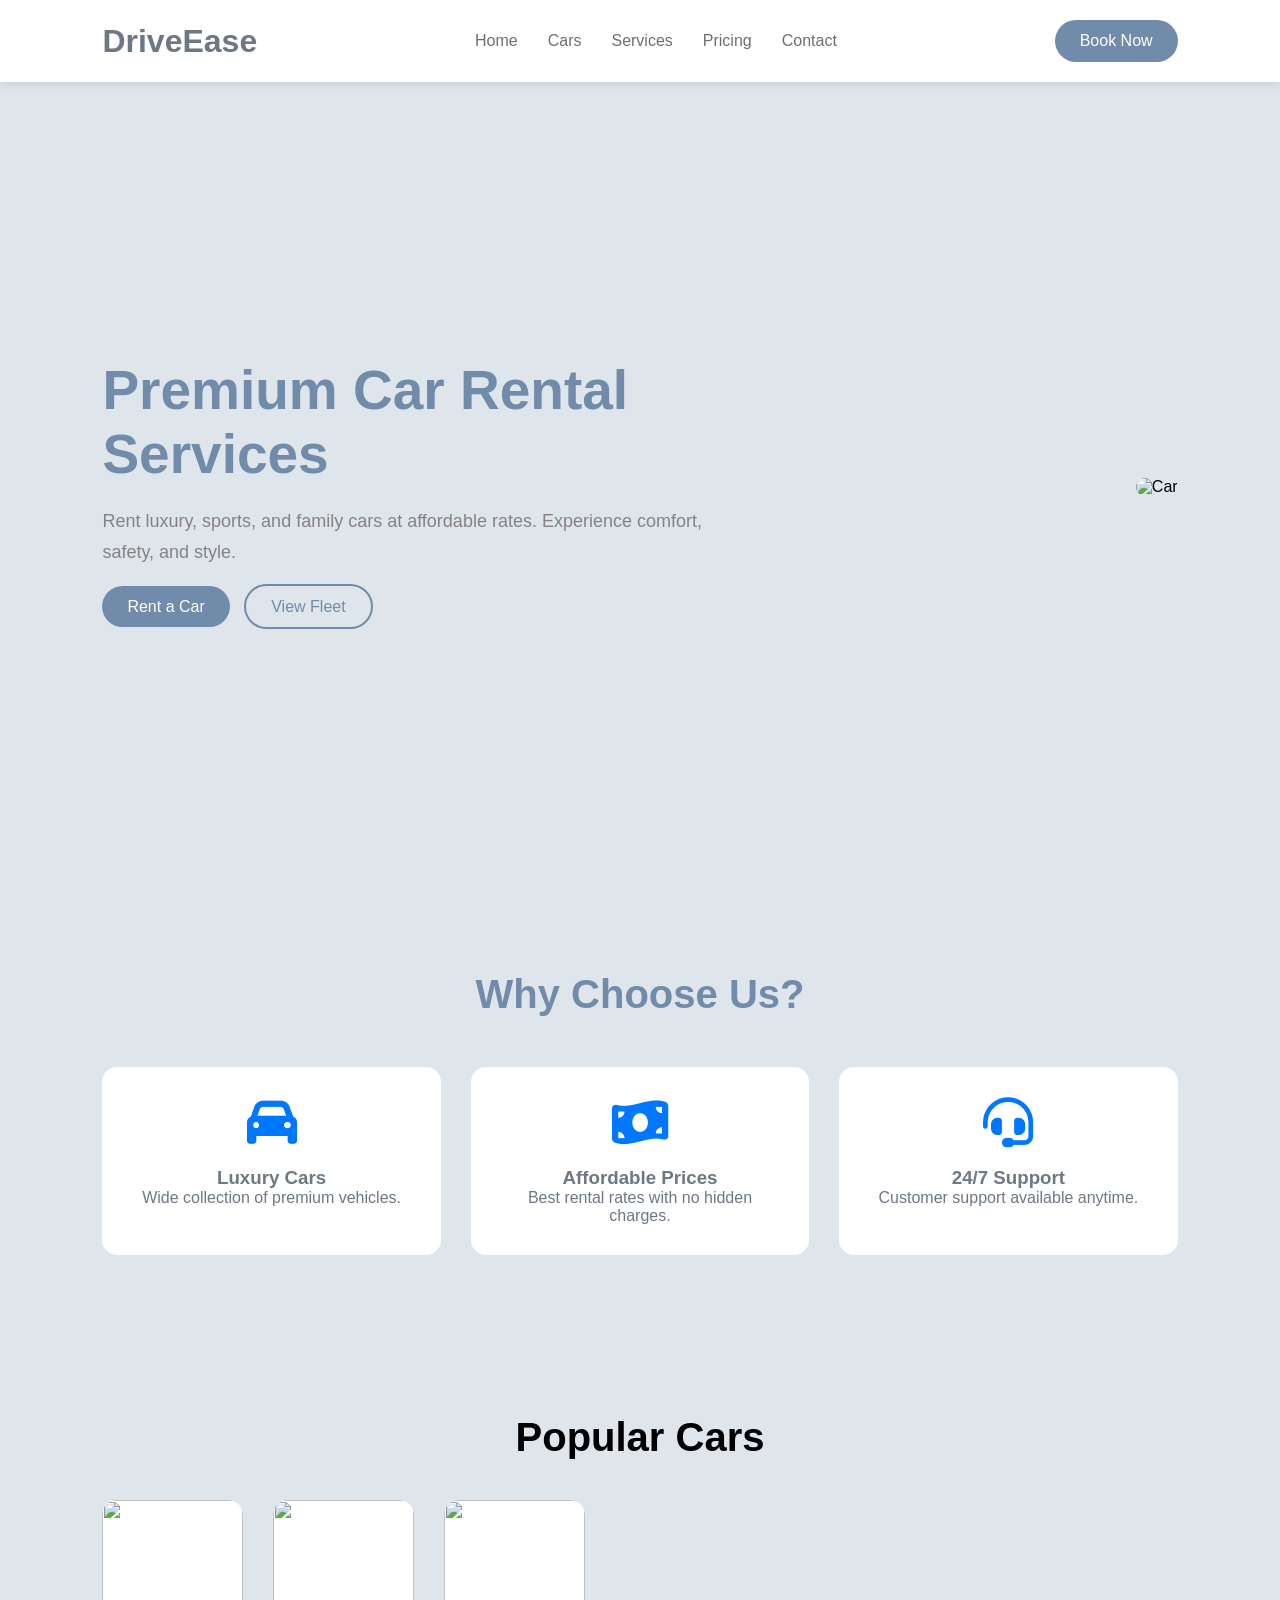
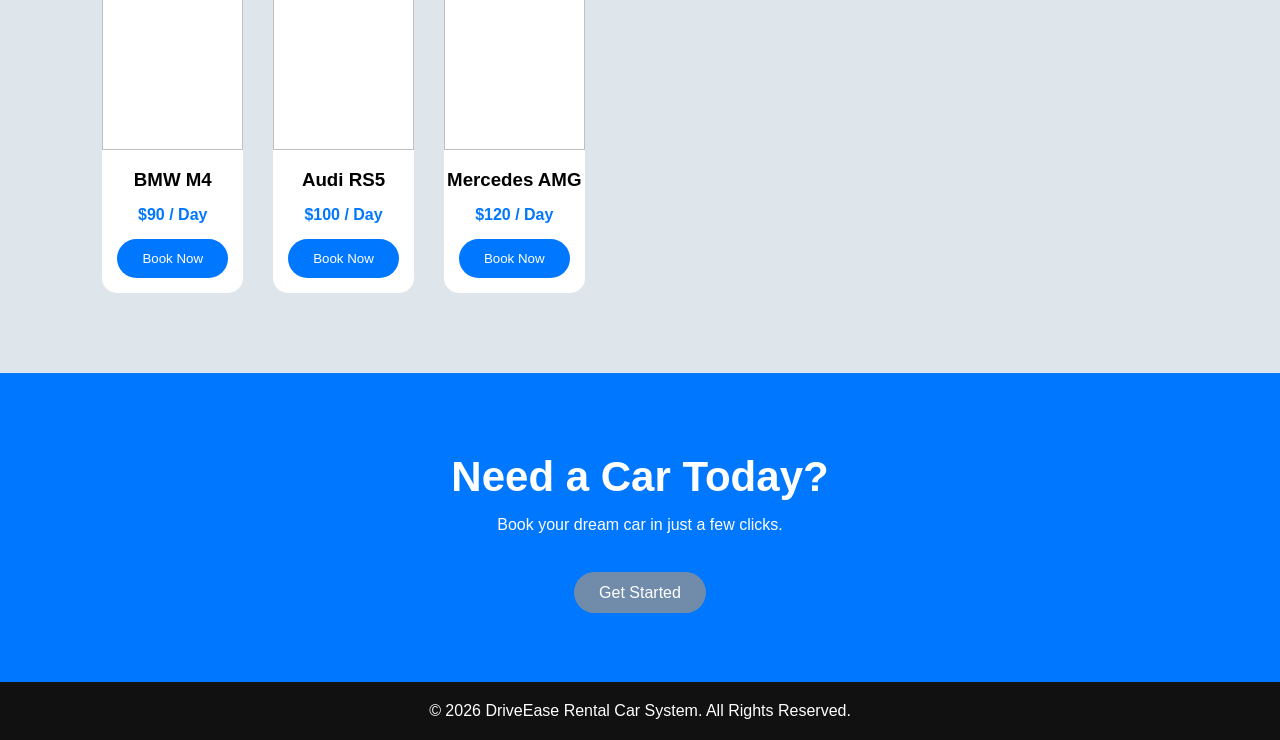
==== AiFSWD44/index.html @ 6027d0e5 "Initial Commit" ====
<!DOCTYPE html>
<html lang="en">
  <head>
    <meta charset="UTF-8" />
    <meta name="viewport" content="width=device-width, initial-scale=1.0" />
    <link rel="stylesheet" href="css/style.css" />
    <link
      rel="stylesheet"
      href="https://cdnjs.cloudflare.com/ajax/libs/font-awesome/6.5.1/css/all.min.css"
    />
    <title>DriveEase - Rental Car System</title>
  </head>

  <body>
    <!-- Header -->
    <header>
      <div class="logo">DriveEase</div>

      <nav>
        <ul>
          <li><a href="index.html">Home</a></li>
          <li><a href="cars.html">Cars</a></li>
          <li><a href="services.html">Services</a></li>
          <li><a href="pricing.html">Pricing</a></li>
          <li><a href="contact.html">Contact</a></li>
        </ul>
      </nav>

      <a href="book.html" class="btn">Book Now</a>
    </header>

    <!-- Hero Section -->
    <section class="hero">
      <div class="hero-content">
        <h1>Premium Car Rental Services</h1>
        <p>
          Rent luxury, sports, and family cars at affordable rates. Experience
          comfort, safety, and style.
        </p>

        <div class="hero-buttons">
          <a href="#" class="btn">Rent a Car</a>
          <a href="#" class="btn-outline">View Fleet</a>
        </div>
      </div>

      <div class="hero-image">
        <img
          src="https://images.unsplash.com/photo-1503376780353-7e6692767b70?w=800"
          alt="Car"
        />
      </div>
    </section>

    <!-- Features -->
    <section class="features">
      <h2>Why Choose Us?</h2>

      <div class="feature-container">
        <div class="feature-box">
          <i class="fas fa-car"></i>
          <h3>Luxury Cars</h3>
          <p>Wide collection of premium vehicles.</p>
        </div>

        <div class="feature-box">
          <i class="fas fa-money-bill-wave"></i>
          <h3>Affordable Prices</h3>
          <p>Best rental rates with no hidden charges.</p>
        </div>

        <div class="feature-box">
          <i class="fas fa-headset"></i>
          <h3>24/7 Support</h3>
          <p>Customer support available anytime.</p>
        </div>
      </div>
    </section>

    <!-- Cars -->
    <section class="cars">
      <h2>Popular Cars</h2>

      <div class="car-container">
        <div class="car-card">
          <img
            src="https://images.unsplash.com/photo-1552519507-da3b142c6e3d?w=500"
            alt=""
          />
          <h3>BMW M4</h3>
          <p>$90 / Day</p>
          <button>Book Now</button>
        </div>

        <div class="car-card">
          <img
            src="https://images.unsplash.com/photo-1492144534655-ae79c964c9d7?w=500"
            alt=""
          />
          <h3>Audi RS5</h3>
          <p>$100 / Day</p>
          <button>Book Now</button>
        </div>

        <div class="car-card">
          <img
            src="https://images.unsplash.com/photo-1544636331-e26879cd4d9b?w=500"
            alt=""
          />
          <h3>Mercedes AMG</h3>
          <p>$120 / Day</p>
          <button>Book Now</button>
        </div>
      </div>
    </section>

    <!-- CTA -->
    <section class="cta">
      <h2 class="cta-title">Need a Car Today?</h2>
      <p class="cta-text">Book your dream car in just a few clicks.</p>
      <a href="#" class="cta-btn">Get Started</a>
    </section>

    <!-- Footer -->
    <footer>
      <p>© 2026 DriveEase Rental Car System. All Rights Reserved.</p>
    </footer>
  </body>
</html>
---- AiFSWD44/css/style.css ----
* {
    margin: 0;
    padding: 0;
    box-sizing: border-box;
    font-family: Arial;
}

body {
    background: #dee5eb;
}

/* h1,
h2,
h3 {
    color: #718cab;
} */

/* p {
    color: #868282;
} */

/* Header */

header {
    display: flex;
    justify-content: space-between;
    align-items: center;
    padding: 20px 8%;
    background: #fff;
    box-shadow: 0 2px 10px rgba(0, 0, 0, 0.1);
    position: sticky;
    top: 0;
    z-index: 1000;
}

.logo {
    font-size: 32px;
    font-weight: bold;
    color: #6d7884;
}

nav ul {
    display: flex;
    list-style: none;
}

nav ul li {
    margin: 0 15px;
}

nav ul li a {
    text-decoration: none;
    color: #716e6e;
    font-weight: 500;
    transition: 0.3s;
}

nav ul li a:hover {
    color: #82aedc;
}

.btn,
.cta-btn {
    background: #718cab;
    color: #fff;
    padding: 12px 25px;
    text-decoration: none;
    border-radius: 30px;
    transition: 0.4s;
}

.btn:hover,
.cta-btn:hover {
    background: #82aedc;
}

/* Hero */

.hero {
    display: flex;
    justify-content: space-between;
    align-items: center;
    gap: 40px;
    padding: 80px 8%;
    min-height: 90vh;
}

.hero-content {
    max-width: 600px;
    animation: slideLeft 1.5s ease;
}

.hero-content h1 {
    color: #718cab;
    font-size: 55px;
    margin-bottom: 20px;
}

.hero-content p {
    font-size: 18px;
    color: #868282;
    line-height: 1.7;
}

.hero-buttons {
    margin-top: 30px;

}

.btn-outline {
    border: 2px solid #718cab;
    color: #718cab;
    padding: 12px 25px;
    border-radius: 30px;
    text-decoration: none;
    margin-left: 10px;
}

.btn-outline:hover {
    background: #718cab;
    color: #f6f9ff;
}

.hero-image img {
    width: 550px;
    animation: float 4s infinite ease-in-out;
    border-radius: 18px;
}

/* Features */

.features {
    padding: 80px 8%;
    text-align: center;
}

.features h2 {
    color: #718cab;
    margin-bottom: 50px;
    font-size: 40px;
}

.feature-container {
    display: flex;
    gap: 30px;
}

.feature-box {
    background: white;
    color: #6d7884;
    padding: 30px;
    border-radius: 15px;
    flex: 1;
    transition: 0.4s;
}

.feature-box:hover {
    transform: translateY(-10px);
    box-shadow: 0 10px 30px rgba(0, 0, 0, 0.15);
}

.feature-box i {
    font-size: 50px;
    color: #0077ff;
    margin-bottom: 20px;
}

/* Cars */

.cars {
    padding: 80px 8%;
    text-align: center;
}

.cars h2 {
    font-size: 40px;
    margin-bottom: 40px;
}

.car-container {
    display: flex;
    gap: 30px;
}

.car-card {
    background: #fff;
    border-radius: 15px;
    overflow: hidden;
    transition: 0.4s;
}

.car-card:hover {
    transform: scale(1.05);
}

.car-card img {
    width: 100%;
    height: 250px;
    object-fit: cover;
}

.car-card h3 {
    margin: 15px 0;
}

.car-card p {
    color: #0077ff;
    font-weight: bold;
}

.car-card button {
    background: #0077ff;
    color: white;
    border: none;
    padding: 12px 25px;
    margin: 15px;
    border-radius: 30px;
    cursor: pointer;
}

/* CTA */

.cta {
    background: #0077ff;
    text-align: center;
    padding: 80px 20px;
}

.cta-title {
    color: white;
    font-size: 42px;
    margin-bottom: 15px;
}

.cta-text {
    color: white;
    margin-bottom: 50px;
}

.cta-btn {
    margin-top: 20px;
}

/* Footer */

footer {
    background: #111;
    color: white;
    text-align: center;
    padding: 20px;
}

footer p {
    color: white;
}

/* Animations */

@keyframes slideLeft {
    from {
        opacity: 0;
        transform: translateX(-100px);
    }

    to {
        opacity: 1;
        transform: translateX(0);
    }
}

@keyframes float {

    0%,
    100% {
        transform: translateY(0);
    }

    50% {
        transform: translateY(-20px);
    }
}

/* Responsive */

@media (max-width: 991px) {
    .hero {
        flex-direction: column;
        text-align: center;
    }

    .hero-image img {
        width: 100%;
        margin-top: 40px;
    }

    .feature-container,
    .car-container {
        flex-direction: column;
    }

    nav {
        display: none;
    }

    /* Responsive Glide Slider */
    .cars-page-banner {
        height: 400px;
    }

    .glide__arrow {
        width: 45px;
        height: 45px;
        font-size: 16px;
    }

    .cars-banner-content {
        padding: 40px 5%;
        text-align: center;
    }

    .cars-banner-content h1 {
        font-size: 42px;
    }

    .cars-banner-content p {
        font-size: 16px;
    }
}

@media (max-width: 768px) {
    .cars-page-banner {
        height: 300px;
    }

    .glide__arrows {
        padding: 0 10px;
    }

    .glide__arrow {
        width: 40px;
        height: 40px;
        font-size: 14px;
    }

    .cars-banner-content {
        padding: 30px 5%;
    }

    .cars-banner-content h1 {
        font-size: 32px;
        margin-bottom: 10px;
    }

    .cars-banner-content p {
        font-size: 14px;
    }
}

@media (max-width: 480px) {
    .cars-page-banner {
        height: 250px;
    }

    .glide__arrow {
        width: 35px;
        height: 35px;
        font-size: 12px;
    }

    .glide__arrows {
        padding: 0 5px;
    }

    .cars-banner-content {
        padding: 20px 3%;
    }

    .cars-banner-content h1 {
        font-size: 24px;
        margin-bottom: 8px;
    }

    .cars-banner-content p {
        font-size: 12px;
    }
}

/* ==========================
   CARS PAGE CSS
========================== */

/* Glide Slider Styling */
.cars-page-banner {
    position: relative;
    height: 500px;
    overflow: hidden;
}

.slider-container {
    position: relative;
    height: 100%;
    text-align: center;
    /* display: flex;
    align-items: center;
    justify-content: center; */
}

.glide {
    position: relative;
    width: 100%;
    height: 100%;
}

.glide__track {
    overflow: hidden;
    width: 100%;
    height: 100%;
}

.glide__slides {
    display: flex;
    list-style: none;
    margin: 0;
    padding: 0;
    height: 100%;
}

.glide__slide {
    width: 100%;
    height: 100%;
    flex-shrink: 0;
    position: relative;
}

.glide__slide img {
    width: 100%;
    height: 100%;
    object-fit: cover;
    display: block;
}

/* Glide Arrow Controls */
.glide__arrows {
    /* border: 2px solid red; */
    position: absolute;
    top: 50%;
    width: 100%;
    transform: translateY(-50%);
    display: flex;
    justify-content: space-between;
    padding: 20px;
    z-index: 10;
    pointer-events: none;
}

.glide__arrow {
    pointer-events: all;
    /* background: rgba(255, 255, 255, 0.8); */
    border: none;
    width: 80px;
    height: 50px;
    border-radius: 50%;
    cursor: pointer;
    display: flex;
    align-items: center;
    justify-content: center;
    font-size: 18px;
    font-weight: bold;

    transition: all 0.3s ease;
    box-shadow: 0 4px 15px rgba(0, 0, 0, 0.2);
}

.glide__arrow:hover {
    background: rgba(255, 255, 255, 1);
    color: #0077ff;
    /* transform: scale(1.1); */
    box-shadow: 0 6px 20px rgba(0, 0, 0, 0.3);
}

.glide__arrow--left {
    margin-right: auto;
}

.glide__arrow--right {
    margin-left: auto;
}

/* Banner Content Overlay */
.cars-banner-content {
    position: absolute;
    bottom: 0;
    left: 0;
    right: 0;
    background: linear-gradient(to top, rgba(0, 0, 0, 0.8), transparent);
    color: white;
    padding: 60px 8%;
    animation: fadeUp 1s ease;
    z-index: 5;
}

.cars-banner-content h1 {
    font-size: 60px;
    margin-bottom: 15px;
    /* color: #fff; */
}

.cars-banner-content p {
    font-size: 20px;
    /* color: rgba(255, 255, 255, 0.9); */
}

.cars-page {
    padding: 80px 8%;
}

.page-title {
    text-align: center;
    margin-bottom: 50px;
}

.page-title h2 {
    font-size: 40px;

}

.page-title p {
    color: #777;
    margin-top: 10px;
}

.cars-grid {
    display: grid;
    grid-template-columns: repeat(auto-fit, minmax(320px, 1fr));

    gap: 30px;
}

.vehicle-card {
    background: white;
    border-radius: 20px;
    overflow: hidden;
    box-shadow: 0 5px 20px rgba(0, 0, 0, 0.08);

    transition: 0.4s;
}

.vehicle-card:hover {
    transform: translateY(-10px);
}

.vehicle-card img {
    width: 100%;
    height: 250px;
    object-fit: cover;
}

.vehicle-info {
    padding: 25px;
}

.vehicle-info h3 {
    margin-bottom: 15px;
}

.car-details {
    display: flex;
    justify-content: space-between;

    margin-bottom: 15px;
    color: #666;
}

.vehicle-info h4 {
    color: #0077ff;
    font-size: 24px;
    margin-bottom: 20px;
}

.vehicle-info button {
    width: 100%;
    padding: 14px;
    border: none;
    background: #0077ff;
    color: white;
    border-radius: 50px;
    cursor: pointer;
    transition: 0.3s;
}

.vehicle-info button:hover {
    background: #0055cc;
}

@keyframes fadeUp {
    from {
        opacity: 0;
        transform: translateY(50px);
    }

    to {
        opacity: 1;
        transform: translateY(0);
    }
}

/* ==================================
   SERVICES PAGE CSS
================================== */

.services-banner {
    height: 400px;
    background: linear-gradient(rgba(0, 0, 0, 0.65), rgba(0, 0, 0, 0.65)),
        url("https://images.unsplash.com/photo-1502877338535-766e1452684a?w=1600");

    background-size: cover;
    background-position: center;

    display: flex;
    justify-content: center;
    align-items: center;
    text-align: center;
}

.services-banner-content {
    color: #fff;
    animation: serviceFade 1.2s ease;
}

.services-banner-content h1 {
    font-size: 60px;
    margin-bottom: 15px;
}

.services-banner-content p {
    font-size: 20px;
}

.services-page {
    padding: 80px 8%;
}

.services-title {
    text-align: center;
    margin-bottom: 60px;
}

.services-title h2 {
    font-size: 42px;
    color: #222;
}

.services-title p {
    color: #777;
    margin-top: 10px;
}

.services-grid {
    display: grid;
    grid-template-columns: repeat(auto-fit, minmax(300px, 1fr));

    gap: 30px;
}

.service-card {
    background: #fff;
    padding: 40px 30px;
    text-align: center;

    border-radius: 20px;

    box-shadow: 0 5px 20px rgba(0, 0, 0, 0.08);

    transition: 0.4s;
}

.service-card:hover {
    transform: translateY(-10px);
}

.service-card i {
    font-size: 55px;
    color: #0077ff;
    margin-bottom: 20px;
}

.service-card h3 {
    margin-bottom: 15px;
}

.service-card p {
    color: #666;
    line-height: 1.7;
}

/* Process Section */

.booking-process {
    padding: 80px 8%;
    background: #f5f8ff;
}

.process-title {
    text-align: center;
    margin-bottom: 50px;
}

.process-title h2 {
    font-size: 42px;
}

.process-grid {
    display: grid;
    grid-template-columns: repeat(auto-fit, minmax(250px, 1fr));

    gap: 30px;
}

.process-card {
    background: #fff;
    text-align: center;

    padding: 40px;

    border-radius: 20px;

    box-shadow: 0 5px 20px rgba(0, 0, 0, 0.08);

    transition: 0.4s;
}

.process-card:hover {
    transform: scale(1.05);
}

.process-card span {
    width: 70px;
    height: 70px;

    display: flex;
    align-items: center;
    justify-content: center;

    margin: auto auto 20px;

    background: #0077ff;
    color: #fff;

    border-radius: 50%;

    font-size: 24px;
    font-weight: bold;
}

.process-card h3 {
    margin-bottom: 15px;
}

.process-card p {
    color: #666;
}

/* Animation */

@keyframes serviceFade {
    from {
        opacity: 0;
        transform: translateY(60px);
    }

    to {
        opacity: 1;
        transform: translateY(0);
    }
}

/* =================================
   PRICING PAGE CSS
================================= */

.pricing-banner {
    height: 400px;

    background: linear-gradient(rgba(0, 0, 0, 0.65), rgba(0, 0, 0, 0.65)),
        url("https://images.unsplash.com/photo-1503736334956-4c8f8e92946d?w=1600");

    background-size: cover;
    background-position: center;

    display: flex;
    justify-content: center;
    align-items: center;

    text-align: center;
}

.pricing-banner-content {
    color: #fff;
    animation: pricingFade 1s ease;
}

.pricing-banner-content h1 {
    font-size: 60px;
    margin-bottom: 15px;
}

.pricing-banner-content p {
    font-size: 20px;
}

.pricing-page {
    padding: 80px 8%;
}

.pricing-title {
    text-align: center;
    margin-bottom: 60px;
}

.pricing-title h2 {
    font-size: 42px;
}

.pricing-title p {
    color: #666;
    margin-top: 10px;
}

.pricing-grid {
    display: grid;

    grid-template-columns: repeat(auto-fit, minmax(300px, 1fr));

    gap: 35px;
}

.pricing-card {
    background: #fff;

    border-radius: 20px;

    overflow: hidden;

    box-shadow: 0 5px 20px rgba(0, 0, 0, 0.08);

    transition: 0.4s;

    position: relative;
}

.pricing-card:hover {
    transform: translateY(-10px);
}

.pricing-header {
    text-align: center;
    padding: 40px 20px;
}

.pricing-header h3 {
    margin-bottom: 10px;
}

.pricing-header h1 {
    font-size: 55px;
    color: #0077ff;
}

.pricing-header span {
    color: #777;
}

.pricing-card ul {
    list-style: none;
    padding: 0 30px 30px;
}

.pricing-card ul li {
    margin: 18px 0;
    color: #444;
}

.pricing-card ul li i {
    color: #0077ff;
    margin-right: 10px;
}

.pricing-btn {
    display: block;

    text-align: center;

    background: #0077ff;
    color: white;

    padding: 15px;

    text-decoration: none;

    margin: 20px;

    border-radius: 50px;
}

.featured-plan {
    border: 3px solid #0077ff;
    transform: scale(1.05);
}

.popular-badge {
    position: absolute;

    top: 20px;
    right: -35px;

    background: #0077ff;
    color: #fff;

    padding: 10px 40px;

    transform: rotate(45deg);

    font-size: 13px;
}

.pricing-benefits {
    padding: 80px 8%;
    background: #f6f9ff;
}

.benefits-title {
    text-align: center;
    margin-bottom: 50px;
}

.benefits-title h2 {
    font-size: 42px;
}

.benefits-grid {
    display: grid;

    grid-template-columns: repeat(auto-fit, minmax(250px, 1fr));

    gap: 30px;
}

.benefit-card {
    background: white;

    padding: 40px;

    border-radius: 20px;

    text-align: center;

    transition: 0.4s;
}

.benefit-card:hover {
    transform: translateY(-10px);
}

.benefit-card i {
    font-size: 55px;
    color: #0077ff;
    margin-bottom: 20px;
}

.benefit-card h3 {
    margin-bottom: 15px;
}

.benefit-card p {
    color: #666;
}

/* Animation */

@keyframes pricingFade {
    from {
        opacity: 0;
        transform: translateY(60px);
    }

    to {
        opacity: 1;
        transform: translateY(0);
    }
}

/* ==============================
   CONTACT PAGE CSS
============================== */

.contact-banner {
    height: 400px;
    background: linear-gradient(rgba(0, 0, 0, 0.65), rgba(0, 0, 0, 0.65)),
        url("https://images.unsplash.com/photo-1503376780353-7e6692767b70?w=1600");

    background-size: cover;
    background-position: center;

    display: flex;
    justify-content: center;
    align-items: center;

    text-align: center;
}

.contact-banner-content {
    color: #fff;
    animation: contactFade 1s ease;
}

.contact-banner-content h1 {
    font-size: 60px;
    margin-bottom: 15px;
}

.contact-banner-content p {
    font-size: 20px;
}

/* Contact Section */

.contact-page {
    padding: 80px 8%;
}

.contact-title {
    text-align: center;
    margin-bottom: 60px;
}

.contact-title h2 {
    font-size: 42px;
}

.contact-title p {
    color: #777;
    margin-top: 10px;
}

.contact-container {
    display: grid;
    grid-template-columns: 1fr 1.5fr;
    gap: 40px;
}

.contact-info {
    display: flex;
    flex-direction: column;
    gap: 25px;
}

.info-card {
    background: #fff;
    padding: 30px;
    border-radius: 20px;

    box-shadow: 0 5px 20px rgba(0, 0, 0, 0.08);

    transition: 0.4s;
}

.info-card:hover {
    transform: translateY(-8px);
}

.info-card i {
    font-size: 40px;
    color: #0077ff;
    margin-bottom: 15px;
}

.info-card h3 {
    margin-bottom: 10px;
}

.info-card p {
    color: #666;
}

/* Contact Form */

.contact-form-wrapper {
    background: #fff;
    padding: 40px;
    border-radius: 20px;

    box-shadow: 0 5px 20px rgba(0, 0, 0, 0.08);
}

.input-group {
    margin-bottom: 20px;
}

.contact-form input,
.contact-form textarea {
    width: 100%;
    padding: 15px;

    border: 1px solid #ddd;
    border-radius: 10px;

    outline: none;

    transition: 0.3s;
}

.contact-form input:focus,
.contact-form textarea:focus {
    border-color: #0077ff;
}

.contact-form button {
    width: 100%;
    padding: 15px;

    border: none;

    background: #0077ff;
    color: white;

    border-radius: 50px;

    cursor: pointer;

    font-size: 16px;

    transition: 0.3s;
}

.contact-form button:hover {
    background: #005fd1;
}

/* Map */

.contact-map {
    padding: 0 8% 80px;
}

.contact-map iframe {
    width: 100%;
    height: 450px;
    border: none;
    border-radius: 20px;
}

/* Animation */

@keyframes contactFade {
    from {
        opacity: 0;
        transform: translateY(60px);
    }

    to {
        opacity: 1;
        transform: translateY(0);
    }
}

/* Responsive */

@media (max-width: 991px) {
    .contact-container {
        grid-template-columns: 1fr;
    }

    .contact-banner-content h1 {
        font-size: 40px;
    }
}

/* ===========================
   BOOKING PAGE CSS
=========================== */

.booking-banner {
    height: 400px;

    background: linear-gradient(rgba(0, 0, 0, 0.65), rgba(0, 0, 0, 0.65)),
        url("https://images.unsplash.com/photo-1492144534655-ae79c964c9d7?w=1600");

    background-size: cover;
    background-position: center;

    display: flex;
    justify-content: center;
    align-items: center;

    text-align: center;
}

.booking-banner-content {
    color: white;
    animation: bookingFade 1s ease;
}

.booking-banner-content h1 {
    font-size: 60px;
    margin-bottom: 15px;
}

.booking-banner-content p {
    font-size: 20px;
}

.booking-page {
    padding: 80px 8%;
}

.booking-title {
    text-align: center;
    margin-bottom: 50px;
}

.booking-title h2 {
    font-size: 42px;
}

.booking-title p {
    color: #666;
}

.booking-form-wrapper {
    max-width: 1000px;
    margin: auto;

    background: #fff;

    padding: 40px;

    border-radius: 20px;

    box-shadow: 0 5px 25px rgba(0, 0, 0, 0.08);
}

.booking-row {
    display: grid;
    grid-template-columns: 1fr 1fr;
    gap: 20px;
}

.booking-group {
    margin-bottom: 20px;
}

.booking-group label {
    display: block;
    margin-bottom: 8px;
    font-weight: 600;
}

.booking-group input,
.booking-group select,
.booking-group textarea {
    width: 100%;
    padding: 14px;

    border: 1px solid #ddd;
    border-radius: 10px;

    outline: none;
    transition: 0.3s;
}

.booking-group input:focus,
.booking-group select:focus,
.booking-group textarea:focus {
    border-color: #0077ff;
}

.booking-btn {
    width: 100%;
    border: none;

    padding: 16px;

    background: #0077ff;
    color: white;

    border-radius: 50px;

    cursor: pointer;

    font-size: 17px;

    transition: 0.3s;
}

.booking-btn:hover {
    background: #005fd1;
}

@keyframes bookingFade {
    from {
        opacity: 0;
        transform: translateY(50px);
    }

    to {
        opacity: 1;
        transform: translateY(0);
    }
}

@media (max-width: 768px) {
    .booking-row {
        grid-template-columns: 1fr;
    }

    .booking-banner-content h1 {
        font-size: 40px;
    }
}
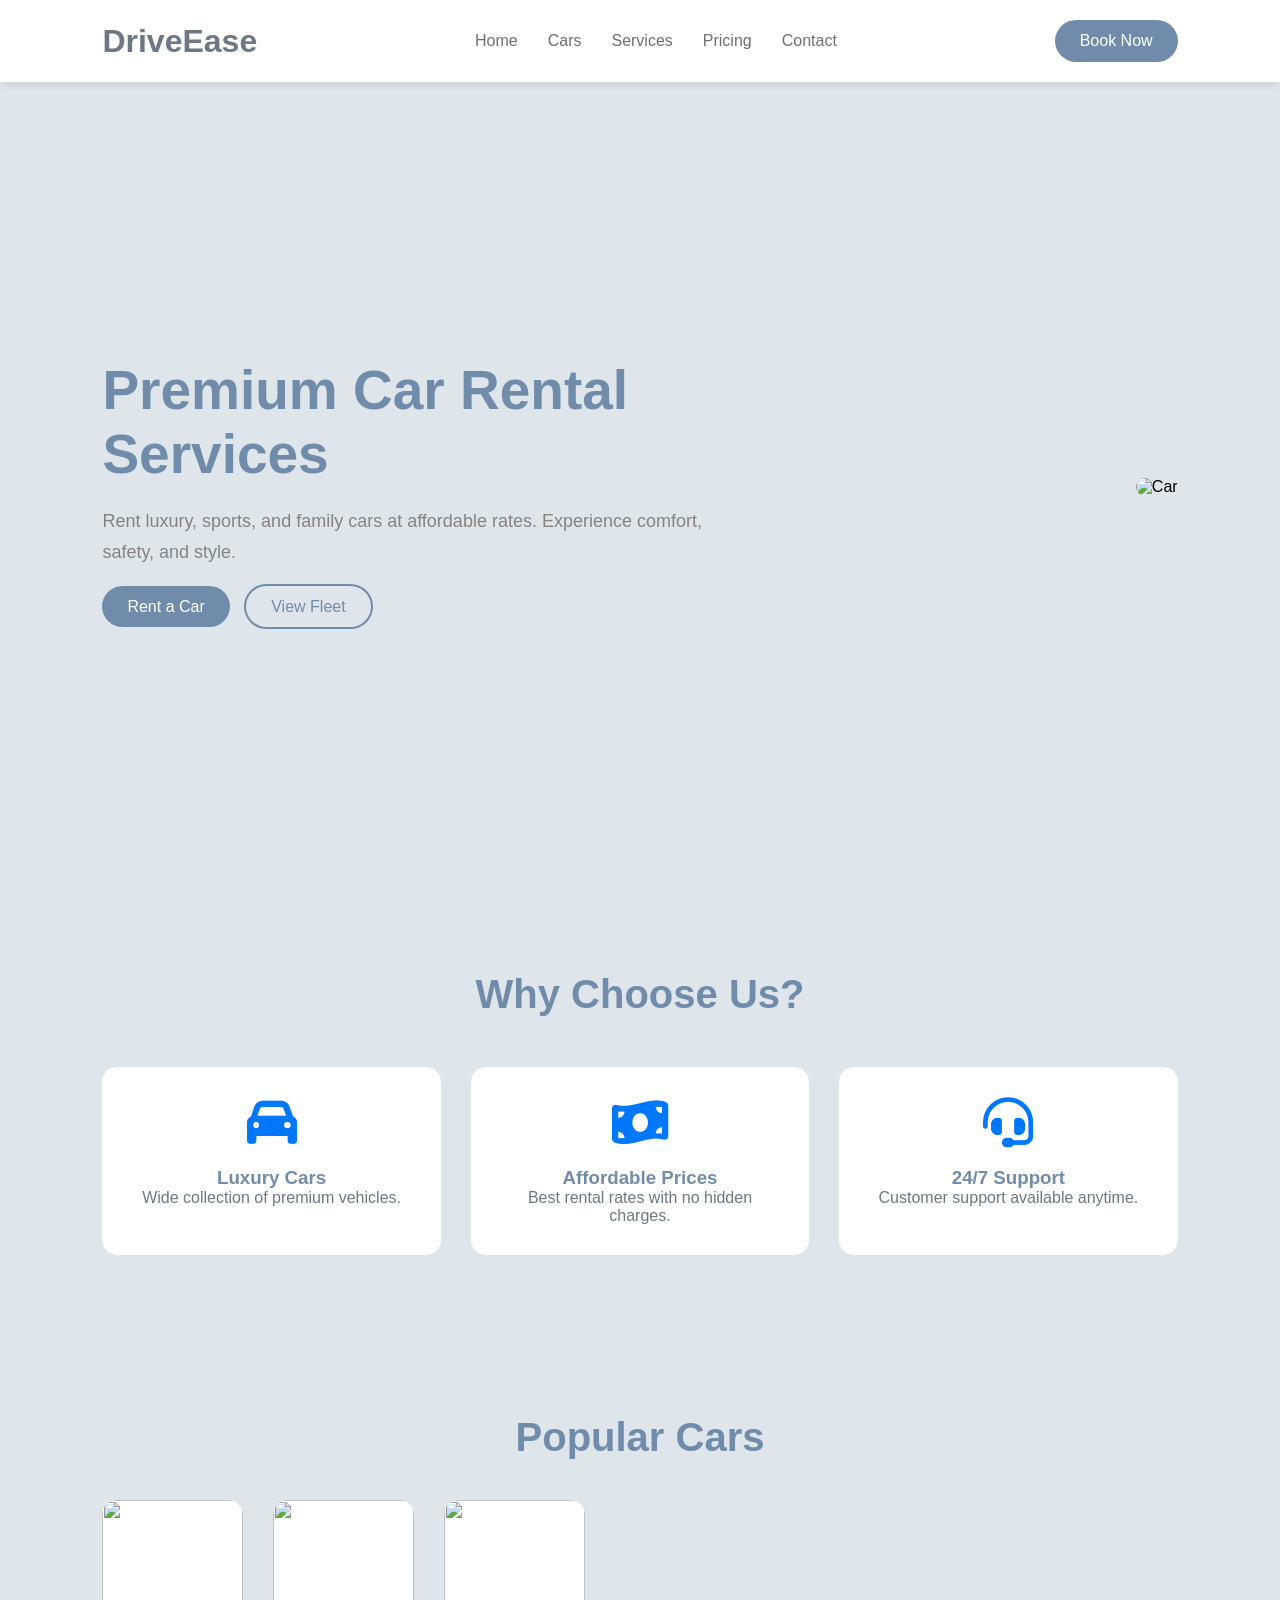
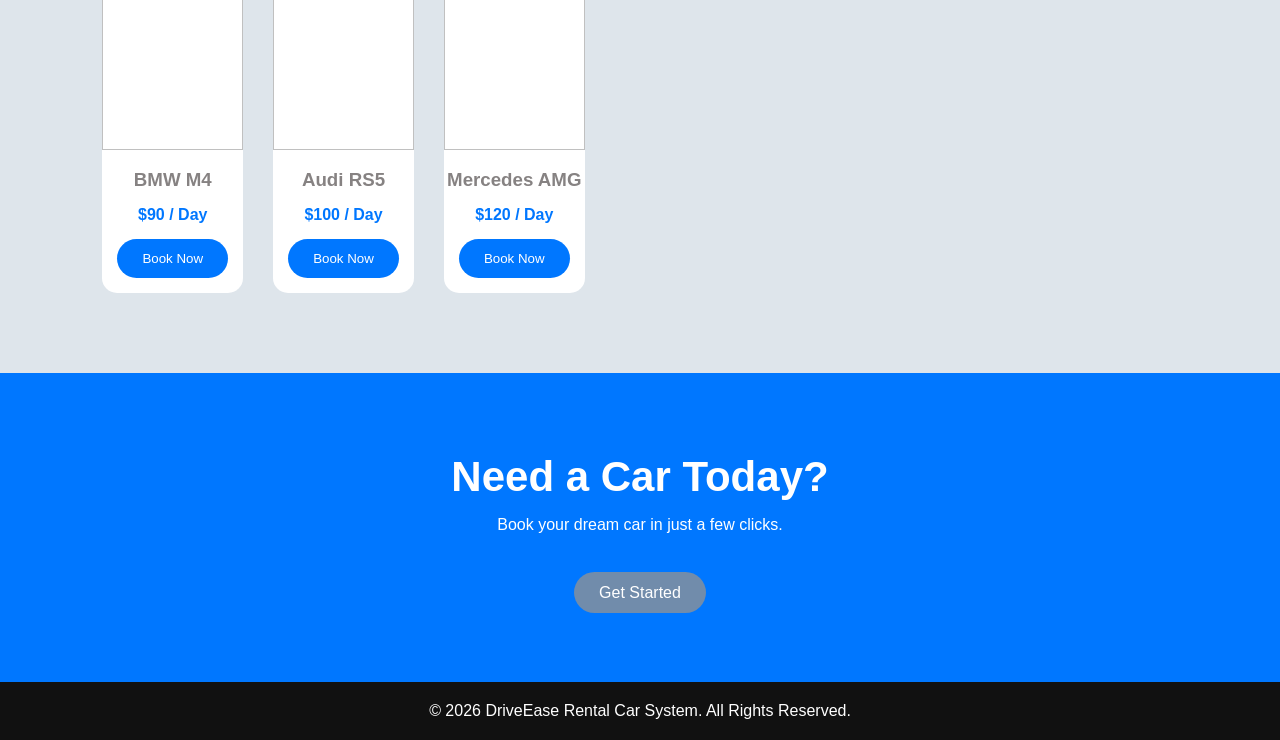
==== commit 06753a70: "updated css through adding a class"sec-heading" and a pseudo-class :not()" ====
--- a/AiFSWD44/index.html
+++ b/AiFSWD44/index.html
@@ -54,7 +54,7 @@
 
     <!-- Features -->
     <section class="features">
-      <h2>Why Choose Us?</h2>
+      <h2 class="sec-heading">Why Choose Us?</h2>
 
       <div class="feature-container">
         <div class="feature-box">
--- a/AiFSWD44/css/style.css
+++ b/AiFSWD44/css/style.css
@@ -9,15 +9,18 @@
     background: #dee5eb;
 }
 
-/* h1,
-h2,
+h1 :not(cars-banner-content),
+.services-page .sec-heading,
+.sec-heading,
 h3 {
     color: #718cab;
-} */
+
+}
+
 
 /* p {
     color: #868282;
-} */
+}
 
 /* Header */
 
@@ -104,7 +107,6 @@
 
 .hero-buttons {
     margin-top: 30px;
-
 }
 
 .btn-outline {
@@ -173,8 +175,13 @@
 }
 
 .cars h2 {
+    color: #718cab;
     font-size: 40px;
     margin-bottom: 40px;
+}
+
+.cars h3 {
+    color: #868282;
 }
 
 .car-container {
@@ -521,7 +528,7 @@
 
 .page-title h2 {
     font-size: 40px;
-
+    color: #718cab;
 }
 
 .page-title p {
@@ -560,13 +567,13 @@
 }
 
 .vehicle-info h3 {
+    color: #718cab;
     margin-bottom: 15px;
 }
 
 .car-details {
     display: flex;
     justify-content: space-between;
-
     margin-bottom: 15px;
     color: #666;
 }
